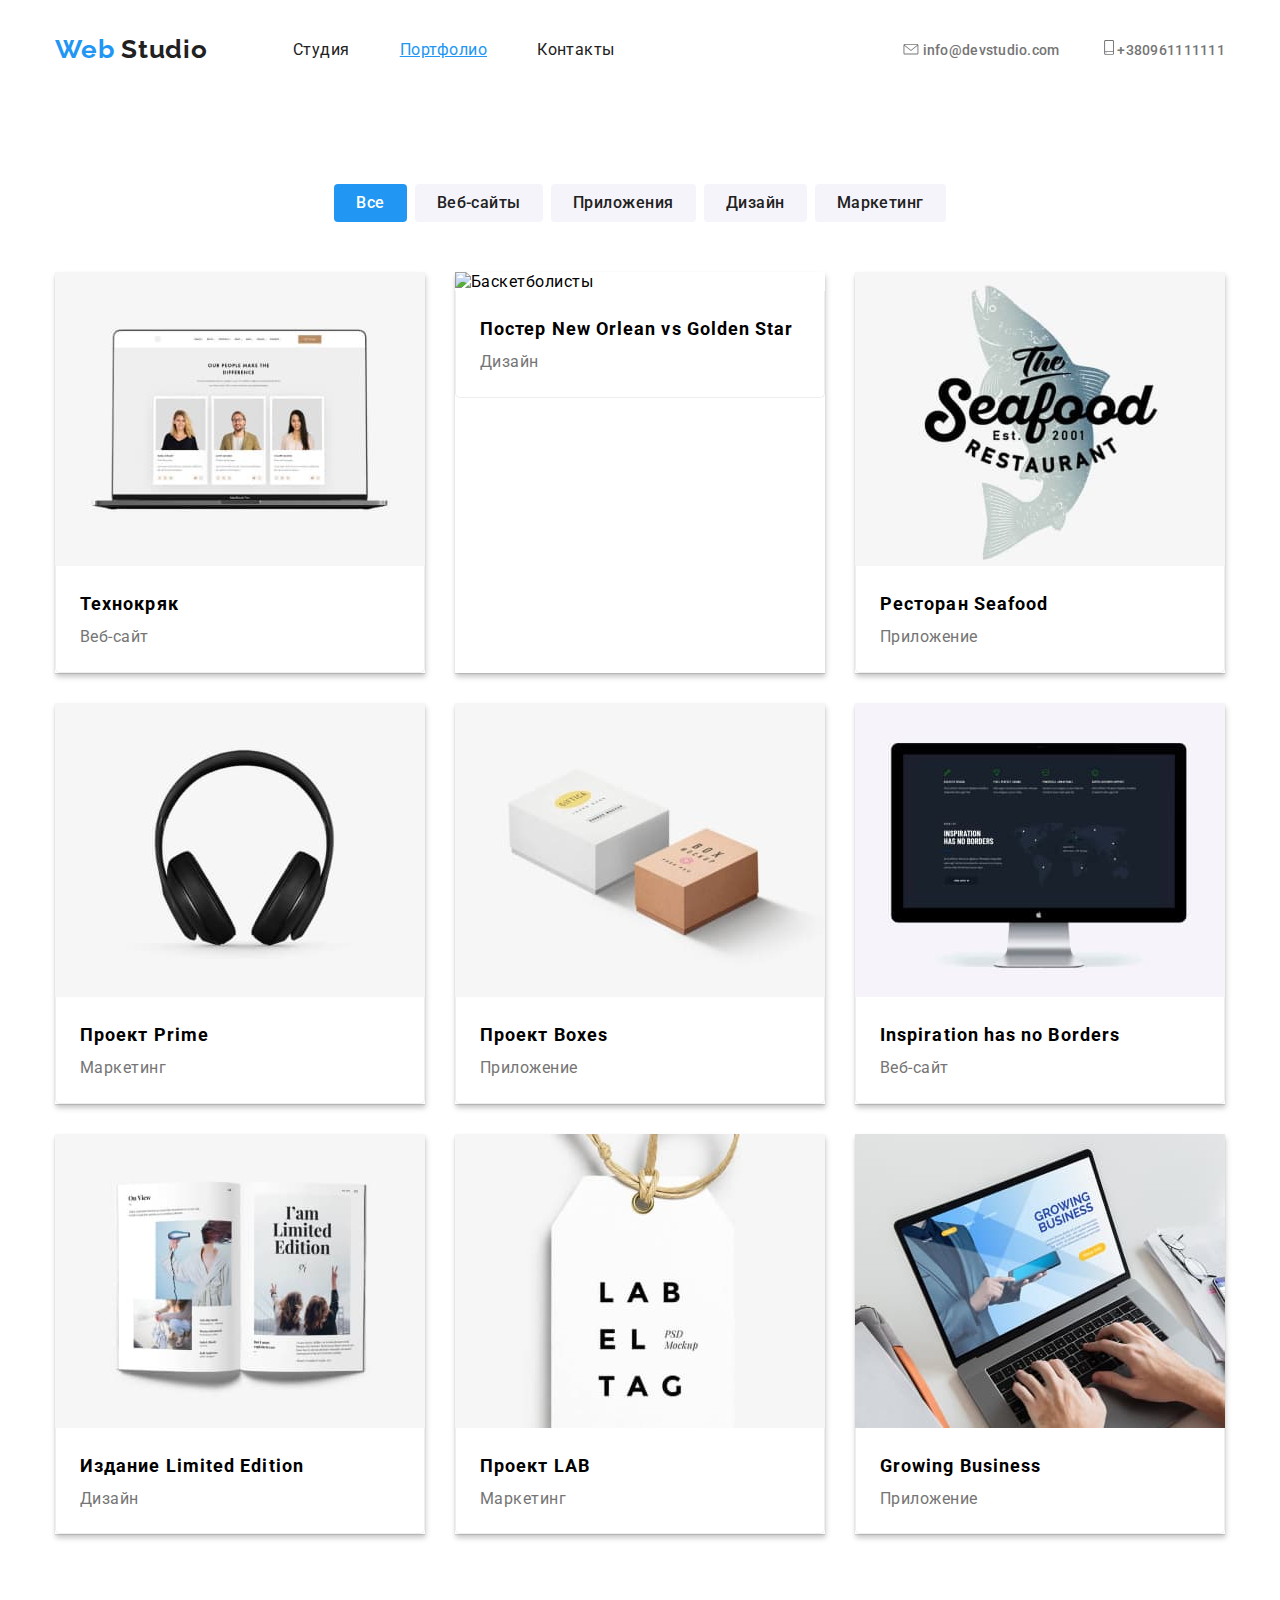
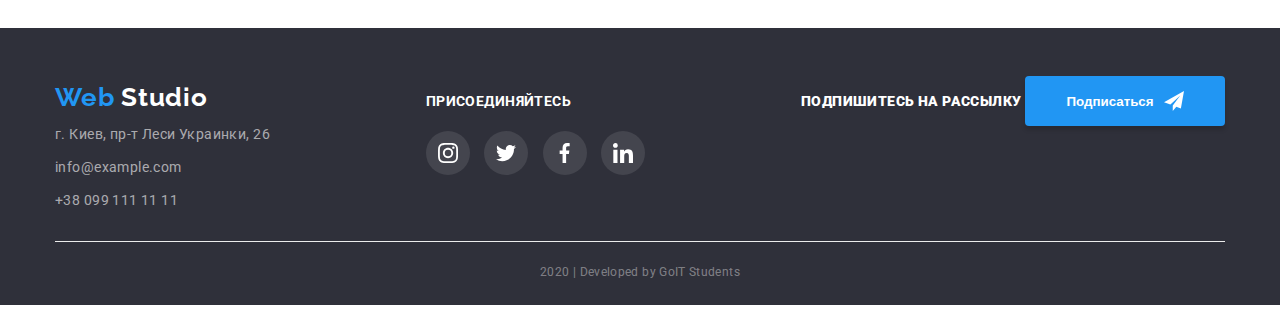
==== portfolio.html @ 8b38e98e "Файлы с 4 репо" ====
<!DOCTYPE html>
<html lang="ru">
  <head>
    <meta charset="UTF-8" />
    <meta name="viewport" content="width=device-width, initial-scale=1.0" />
    <link
      href="https://fonts.googleapis.com/css2?family=Raleway:wght@700&family=Roboto:wght@400;500;700;900&display=swap"
      rel="stylesheet"
    />
    <link rel="stylesheet" href="./css/styles.css" />
    <title>Document</title>
  </head>
  <body>
    <header class="header">
      <div class="page-header container">
        <nav class="nav-container">
          <a href="" class="logo">
            Web
            <span class="studio">Studio</span>
          </a>
          <ul class="site-nav list">
            <li class="item"><a href="./index.html" class="link">Студия</a></li>
            <li class="item">
              <a href="./portfolio.html" class="link-current">Портфолио</a>
            </li>
            <li class="item"><a href="" class="link">Контакты</a></li>
          </ul>
        </nav>

        <ul class="auth-nav list">
          <li class="item">
            <a href="mailtoinfo@devstudio.com" class="mail link">
              <svg class="icon" width="16" height="11.2">
                <use href="./img/symbol-defs.svg#icon-envelope"></use>
              </svg>
              info@devstudio.com
            </a>
          </li>
        
          <li class="item">
            <a href="tel+380961111111" class="phone link">
              <svg class="icon" width="10" height="14.94">
                <use href="./img/symbol-defs.svg#icon-smartphone"></use>
              </svg>
              +380961111111
            </a>
          </li>
        </ul>
      </div>
    </header>
    <!--Основная часть страницы-->
    <main class="portfolio-main">
      <div class="container">
      <section class="portfolio-content">
        
          <ul class="selection">
            <li class="button-list">
              <button type="" class="button-all">Все</button>
            </li>
            <li class="button-list">
              <button type="" class="button">Веб-сайты</button>
            </li>
            <li class="button-list">
              <button type="" class="button">Приложения</button>
            </li>
            <li class="button-list">
              <button type="" class="button">Дизайн</button>
            </li>
            <li class="button-list">
              <button type="" class="button">Маркетинг</button>
            </li>
          </ul>

          <!--Готовые проэкты-->

          <ul class="projects">
            <li class="item">
              <img
                src="./img/web-site.jpg"
                width="370"
                alt="Открытая страница сайта"
              />
              <div class="card-content">
                <h2 class="project-title">Технокряк</h2>
                <p class="project-selection">Веб-сайт</p>
              </div>
            </li>

            <li class="item">
              <img src="./img/Basketball.jpg" width="370" alt="Баскетболисты" />
              <div class="card-content">
                <h2 class="project-title">Постер New Orlean vs Golden Star</h2>
                <p class="project-selection">Дизайн</p>
              </div>
            </li>

            <li class="item">
              <img src="./img/seafood.jpg" width="370" alt="Морепродукты" />
              <div class="card-content">
                <h2 class="project-title">Ресторан Seafood</h2>
                <p class="project-selection">Приложение</p>
              </div>
            </li>

            <li class="item">
              <img src="./img/earbuds.jpg" width="370" alt="Наушники" />
              <div class="card-content">
                <h2 class="project-title">Проект Prime</h2>
                <p class="project-selection">Маркетинг</p>
              </div>
            </li>

            <li class="item">
              <img src="./img/books.jpg" width="370" alt="Books" />
              <div class="card-content">
                <h2 class="project-title">Проект Boxes</h2>
                <p class="project-selection">Приложение</p>
              </div>
            </li>

            <li class="item">
              <img src="./img/monitor.jpg" width="370" alt="Экран монитора" />
              <div class="card-content">
                <h2 class="project-title">Inspiration has no Borders</h2>
                <p class="project-selection">Веб-сайт</p>
              </div>
            </li>

            <li class="item">
              <img src="./img/magazin.jpg" width="370" alt="Журнал" />
              <div class="card-content">
                <h2 class="project-title">Издание Limited Edition</h2>
                <p class="project-selection">Дизайн</p>
              </div>
            </li>

            <li class="item">
              <img src="./img/label.jpg" width="370" alt="Этикетка" />
              <div class="card-content">
                <h2 class="project-title">Проект LAB</h2>
                <p class="project-selection">Маркетинг</p>
              </div>
            </li>

            <li class="item">
              <img src="./img/laptop.jpg" width="370" alt="Ноутбук" />
              <div class="card-content">
                <h2 class="project-title">Growing Business</h2>
                <p class="project-selection">Приложение</p>
              </div>
            </li>
          </ul>
        </div>
      </section>
    </main>

    <!--Футер-->
      <footer class="page-footer">
        <div class="container">
          <div class="location">
            <div class="address-container">
              <address class="address">
                <a href="" class="logo">
                  Web
                  <span class="footer-studio">Studio</span>
                </a>
      
                <a href="mailtoinfo@example.com" class="direction link">
                  г. Киев, пр-т Леси Украинки, 26
                </a>
      
                <a href="" class="letter link">
                  info@example.com
                </a>
                <a href="tel+38 099 111 11 11" class="number link">+38 099 111 11 11</a>
              </address>
            </div>
      
            <div class="join-container">
              <b class="sign">Присоединяйтесь</b>
              <ul class="footer-links list">
                <li class="item">
                  <a href="" class="link" aria-label="Ссылка на Instagram">
                    <svg class="icon" width="20" height="20">
                      <use href=./img/symbol-defs.svg#icon-instagram></use>
                    </svg>
                  </a>
                </li>
                <li class="item">
                  <a href="" class="link" aria-label="Ссылка на Twitter">
                    <svg class="icon" width="20" height="20">
                      <use href=./img/symbol-defs.svg#icon-twitter></use>
                    </svg>
                  </a>
                </li>
                <li class="item">
                  <a href="" class="link" aria-label="Ссылка на Facebook">
                    <svg class="icon" width="20" height="20">
                      <use href=./img/symbol-defs.svg#icon-facebook></use>
                    </svg>
                  </a>
                </li>
                <li class="item">
                  <a href="" class="link" aria-label="Ссылка на LinkedIn">
                    <svg class="icon" width="20" height="20">
                      <use href=./img/symbol-defs.svg#icon-linkedin></use>
                    </svg>
                  </a>
                </li>
              </ul>
            </div>
      
            <div class="mailing-container">
              <b class="mailing">Подпишитесь на рассылку</b>
              <button type="" class="sign-button">Подписаться
                <svg class="icon" width="20" height="20">
                  <use href="./img/symbol-defs.svg#icon-send">
                  </use>
                </svg>
              </button>
            </div>
          </div>
          <p class="copyright">2020 | Developed by GoIT Students</p>
        </div>
      </footer>
  </body>
</html>
---- css/styles.css ----
/* Палитра цветов */

/* 
Основной цвет фона #FFFFFF 
Вторичный цвет фона #E5E5E5
Основной цвет текста  #212121
Дополнительный цвет текста #757575 
Акцент #2196F3 
*/
:root {
  --primary-white-color: #ffffff;
  --primary-text-color: #212121;
  --secondary-text-color: #757575;
  --secondary-bcg-color: #e5e5e5;
  --accent-color: #2196f3;
}

html {
  box-sizing: border-box;
}

*,
*::before,
*::after {
  box-sizing: inherit;
}
img {
  display: block;
  max-width: 100%;
  height: auto;
}

body {
  margin-right: auto;
  margin-left: auto;
  background-color: var(--primary-white-color);
  font-family: Roboto, sans-serif;
  letter-spacing: 0.03em;
}
.container {
  margin-left: auto;
  margin-right: auto;
  width: 1200px;
  padding-left: 15px;
  padding-right: 15px;
}
ul {
  list-style: none;
}

.list {
  padding: 0;
  margin: 0;
  list-style: none;
}
.link {
  text-decoration: none;
}

/* Logo */

.page-header {
  margin-right: auto;
  margin-left: auto;
  width: 1200px;
  display: flex;
  align-items: center;
  justify-content: space-between;
}

.nav-container {
  display: flex;
}
.logo {
  color: var(--accent-color);
  font-family: Raleway, sans-serif;
  font-style: normal;
  font-weight: bold;
  font-size: 26px;
  line-height: 1.19;
  letter-spacing: 0.03em;
  text-decoration: none;
}

.studio {
  color: var(--primary-text-color);
}

.title {
  color: var(--primary-text-color);
  font-weight: bold;
  line-height: 1.14;
  font-size: 14px;
  text-transform: uppercase;
  letter-spacing: 0.03em;
}

/* Site-nav-list */

.site-nav {
  display: flex;
  margin-left: 85px;
  align-self: center;
}
.site-nav .item:not(:last-child) {
  margin-right: 50px;
}

.site-nav .link {
  padding-top: 32px;
  padding-bottom: 32px;
  color: var(--primary-text-color);
}
.link-current {
  color: var(--accent-color);
}
.site-nav .link:hover,
.site-nav .link:focus {
  display: flexbox;
  color: var(--accent-color);
}

.auth-nav .link {
  display: block;
  padding-top: 32px;
  padding-bottom: 32px;
  margin-left: 10px;

  font-style: normal;
  font-weight: 500;
  font-size: 14px;
  line-height: 1.14;
  letter-spacing: 0.02em;
  padding-top: 32px;
  padding-bottom: 32px;
}
.auth-nav .item {
  display: inline-flex;
  align-items: center;
  justify-content: center;
  --color1: #757575;
}
.auth-nav .link:hover,
.auth-nav .link:focus {
  color: var(--accent-color);
  --color1: var(--accent-color);
}

.auth-nav .item:not(:last-child) {
  margin-right: 30px;
}

.auth-nav a {
  color: var(--secondary-text-color);
  text-decoration: none;
}

/* Основная секция */

.hero {
  margin: 0;
  padding: 0;
  text-align: center;

  max-width: 1600px;
  height: 600px;
  background-color: coral;
  background-image: linear-gradient(
      to right,
      rgba(47, 48, 58, 0.8),
      rgba(47, 48, 58, 0.8)
    ),
    url('../img/hero.jpg');
}
.main-title {
  margin-top: 0;
  margin-bottom: 30px;
  padding-top: 200px;
  color: var(--primary-white-color);
  font-weight: 900;
  font-size: 44px;
  line-height: 1.36;
  text-align: center;
  letter-spacing: 0.06em;
  text-transform: uppercase;
}

.button {
  font-family: inherit;
  color: var(--primary-white-color);
  text-align: center;
  background-color: var(--accent-color);
  font-style: normal;
  font-weight: bold;
  font-size: 16px;
  line-height: 1.87;
  letter-spacing: 0.06em;
  border: none;
}
.hero .button {
  display: inline-block;
  padding: 10px 32px;
  border-radius: 4px;
  min-width: 136px;
  box-shadow: 0px 4px 4px rgba(0, 0, 0, 0.15);
}

.button:hover,
.button:focus {
  color: var(--primary-text-color);
  cursor: pointer;
}

/* Преимущества */

.features .container {
  padding-top: 94px;
  padding-bottom: 94px;
  margin-left: auto;
  margin-right: auto;
  width: 1200px;
}
.features-list .title {
  margin-top: 30px;
  margin-bottom: 10px;
}

.features-list {
  display: flex;
  flex-wrap: wrap;
}
.features-list .item {
  width: 270px;
}

.background {
  display: flex;
  justify-content: center;
  align-items: center;

  width: 270px;
  height: 120px;
  background-color: #f5f4fa;
  border-radius: 4px;
}

.features-list .item:not(:last-child) {
  margin-right: 30px;
}

.features-text {
  margin-top: 0;
  margin-bottom: 0;
  color: var(--secondary-text-color);
  font-style: normal;
  font-weight: 400;
  font-size: 14px;
  line-height: 1.7;
  letter-spacing: 0.03em;
}
.features {
  border-bottom: 1px solid #ececec;
  margin-left: auto;
  margin-right: auto;
  width: 1200px;
}

/* Чем мы занимаемся */
.works .container {
  padding-top: 94px;
}
.works-list {
  display: flex;
}
.works-list .item {
  width: 370px;
}
.works-list .item.item:not(:last-child) {
  margin-right: 30px;
}
.container .works-title {
  margin-top: 0;
  margin-bottom: 50px;
}
.works-title {
  font-style: normal;
  font-weight: bold;
  font-size: 36px;
  line-height: 1.16;
  text-align: center;
  letter-spacing: 0.03em;
  text-align: center;
}
.action-title {
  margin-top: 0;
  margin-bottom: 0;
  padding-top: 27px;
  padding-bottom: 27px;
  border-radius: 0px 0px 4px 4px;

  color: var(--primary-white-color);
  background-color: rgba(47, 48, 58, 0.8);
  font-size: 14px;
  line-height: 1.14;
  text-align: center;
  letter-spacing: 0.03em;
  text-transform: uppercase;
}
/* Team */

.team {
  background-color: #f5f4fa;
}
.team .container {
  padding-top: 94px;
}
.team-list {
  display: flex;
}
.team-list .item {
  width: 270px;
  padding-bottom: 24px;
  background: #ffffff;
  box-shadow: 0px 2px 1px rgba(0, 0, 0, 0.2), 0px 1px 1px rgba(0, 0, 0, 0.14),
    0px 1px 3px rgba(0, 0, 0, 0.12);
  border-radius: 4px;
}
.team-list .item.item:not(:last-child) {
  margin-right: 30px;
}

.team-title {
  margin-top: 0;
  margin-bottom: 50px;
  font-style: normal;
  font-weight: bold;
  font-size: 36px;
  line-height: 1.16;
  text-align: center;
  letter-spacing: 0.03em;
}
.team-photo {
  margin-bottom: 30px;
}
.name-title {
  margin-top: 0;
  margin-bottom: 10px;

  text-align: center;

  font-style: normal;
  font-size: 16px;
  font-weight: 500;
  line-height: 1.18;
  letter-spacing: 0.03em;
}
.team-text {
  margin-top: 0;
  margin-bottom: 16px;
  text-align: center;

  color: var(--secondary-text-color);
  font-style: normal;
  font-weight: normal;
  font-size: 16px;
  line-height: 1.18;
}
.social-links {
  display: flex;
  padding: 0;
  align-items: center;
  justify-content: space-evenly;
}

.social-links .link {
  display: flex;
  width: 44px;
  height: 44px;
  border-radius: 50%;
  justify-content: center;
  align-items: center;
  --color2: #afb1b8;
}

.team-links .link:hover {
  background-color: var(--accent-color);
  --color2: var(--primary-white-color);
}

/* Наши клиенты */

.clients .container {
  padding-top: 94px;
}
.clients-title {
  margin-top: 0;
  margin-bottom: 50px;

  font-style: normal;
  font-weight: bold;
  font-size: 36px;
  line-height: 1.16;
  letter-spacing: 0.03em;
  text-align: center;
}

.clients-list {
  display: flex;
  margin: 0;
  padding-bottom: 94px;
}
.clients-list .item {
  display: flex;
  justify-content: center;
  align-items: center;
  border: 1px solid #afb1b8;
  box-sizing: border-box;
  height: 90px;
  border-radius: 4px;
  width: 170px;
  --color2: #afb1b8;
}

.clients-list .item:not(:last-child) {
  margin-right: 30px;
}
.clients-list .item:hover {
  border-color: var(--accent-color);
  --color2: var(--accent-color);
}

/* Footer */

.page-footer {
  background-color: #2f303a;
  font-family: Roboto, sans-serif;
}
.location {
  display: flex;
  justify-content: space-between;
  align-items: baseline;
  padding-top: 48px;
}

.address {
  padding-bottom: 28px;

  color: var(--primary-white-color);
  font-style: inherit;
  font-style: normal;
  font-weight: normal;
  font-size: 14px;
  line-height: 1.71;
  letter-spacing: 0.03em;
}
.page-footer .logo {
  display: block;
  margin-left: auto;
  margin-right: auto;
  margin-bottom: 10px;
}
.page-footer .direction {
  color: #ffffff;
}

.sign {
  display: block;
  margin: 0;
  margin-bottom: 21px;
  color: var(--primary-white-color);
  font-style: normal;
  font-weight: bold;
  font-size: 14px;
  line-height: 1.14;
  letter-spacing: 0.03em;
  text-transform: uppercase;
}

.footer-links .item {
  display: inline-block;
}
.footer-links .item:not(:last-child) {
  margin-right: 10px;
}

.footer-links .link {
  display: flex;
  width: 44px;
  height: 44px;
  border-radius: 50%;
  justify-content: center;
  align-items: center;
  background: rgba(255, 255, 255, 0.1);
  --color2: #ffffff;
}

.footer-links .link:hover {
  background-color: var(--accent-color);
}

.address .link {
  display: block;
  color: rgba(255, 255, 255, 0.6);
  font-style: normal;
  font-weight: normal;
  font-size: 14px;
  line-height: 1.71;
  letter-spacing: 0.03em;
}

.address .link:not(:last-child) {
  margin-bottom: 9px;
}

.mailing-container {
  display: inline-block;
  margin: 0;
  color: var(--primary-white-color);
  font-style: normal;
  font-weight: bold;
  font-size: 14px;
  line-height: 1.14;
  letter-spacing: 0.03em;
  text-transform: uppercase;
}
.sign-button {
  display: inline-flex;
  align-items: center;
  justify-content: center;
  border: none;
  width: 200px;
  height: 50px;
  padding-top: 10px;
  padding-bottom: 10px;
  font-weight: 900;
  color: var(--primary-white-color);
  background-color: var(--accent-color);
  box-shadow: 0px 4px 4px rgba(0, 0, 0, 0.15);
  border-radius: 4px;
  --color3: #ffffff;
}
.sign-button .icon {
  margin-left: 10px;
}
.sign-button:hover {
  color: var(--primary-text-color);
  --color3: var(--primary-text-color);
}

.copyright {
  border-top: 1px solid #ececec;
  margin-top: 0;
  margin-bottom: 0;
  padding-top: 18px;
  padding-bottom: 21px;

  font-size: 12px;
  line-height: 2;
  text-align: center;
  letter-spacing: 0.03em;
  color: rgba(255, 255, 255, 0.4);
}

.link:hover {
  color: var(--accent-color);
}
.footer-studio {
  color: var(--primary-white-color);
}

/* Portfolio */
.portfolio-content {
  padding-top: 93px;
}
.selection {
  display: flex;
  justify-content: center;
  margin: 0;
  padding-left: 0;
  margin-bottom: 50px;
}
.selection .button-list:not(:last-child) {
  margin-right: 8px;
}

.selection .button {
  padding: 6px 22px;
  font-family: Roboto, sans-serif;
  font-style: normal;
  font-weight: 500;
  font-size: 16px;
  line-height: 1.62;
  text-align: center;
  letter-spacing: 0.03em;
  color: var(--primary-text-color);
  background-color: #f5f4fa;
  border-radius: 4px;
  border: none;
}
.selection .button:hover,
.selection .button:focus {
  color: var(--primary-white-color);
  background-color: var(--accent-color);
}

.selection .button-all {
  padding: 6px 22px;
  color: var(--primary-white-color);
  background-color: var(--accent-color);
  font-family: Roboto, sans-serif;
  font-style: normal;
  font-weight: 500;
  font-size: 16px;
  line-height: 1.62;
  text-align: center;
  letter-spacing: 0.03em;
  border-radius: 4px;
  border: none;
}

/* Карточки */

.projects {
  display: flex;
  flex-wrap: wrap;
  margin: 0;
  padding-left: 0;
  padding-bottom: 94px;
}
.projects .item {
  width: calc((100% - 60px) / 3);
  margin-right: 30px;
  margin-bottom: 30px;
  box-shadow: 1px 4px 6px rgba(0, 0, 0, 0.16), 0px 4px 4px rgba(0, 0, 0, 0.06),
    0px 1px 1px rgba(0, 0, 0, 0.12);
}
.projects .item:nth-child(3n) {
  margin-right: 0;
}
.projects .item:nth-child(n + 7) {
  margin-bottom: 0;
}
.card-content {
  padding: 20px 24px;
  border-bottom: 1px solid #eeeeee;
  border-right: 1px solid #eeeeee;
  border-left: 1px solid #eeeeee;
  border-bottom-left-radius: 5px;
  border-bottom-right-radius: 5px;
  background: #ffffff;
}

.project-title {
  margin-bottom: 4px;
  margin: 0;
  font-style: normal;
  font-weight: bold;
  font-size: 18px;
  line-height: 2;
  letter-spacing: 0.06em;
}
.project-selection {
  margin: 0;
  padding: 0;
  color: var(--secondary-text-color);
  font-weight: 400;
  font-size: 16px;
  line-height: 1.87;
  letter-spacing: 0.03em;
}
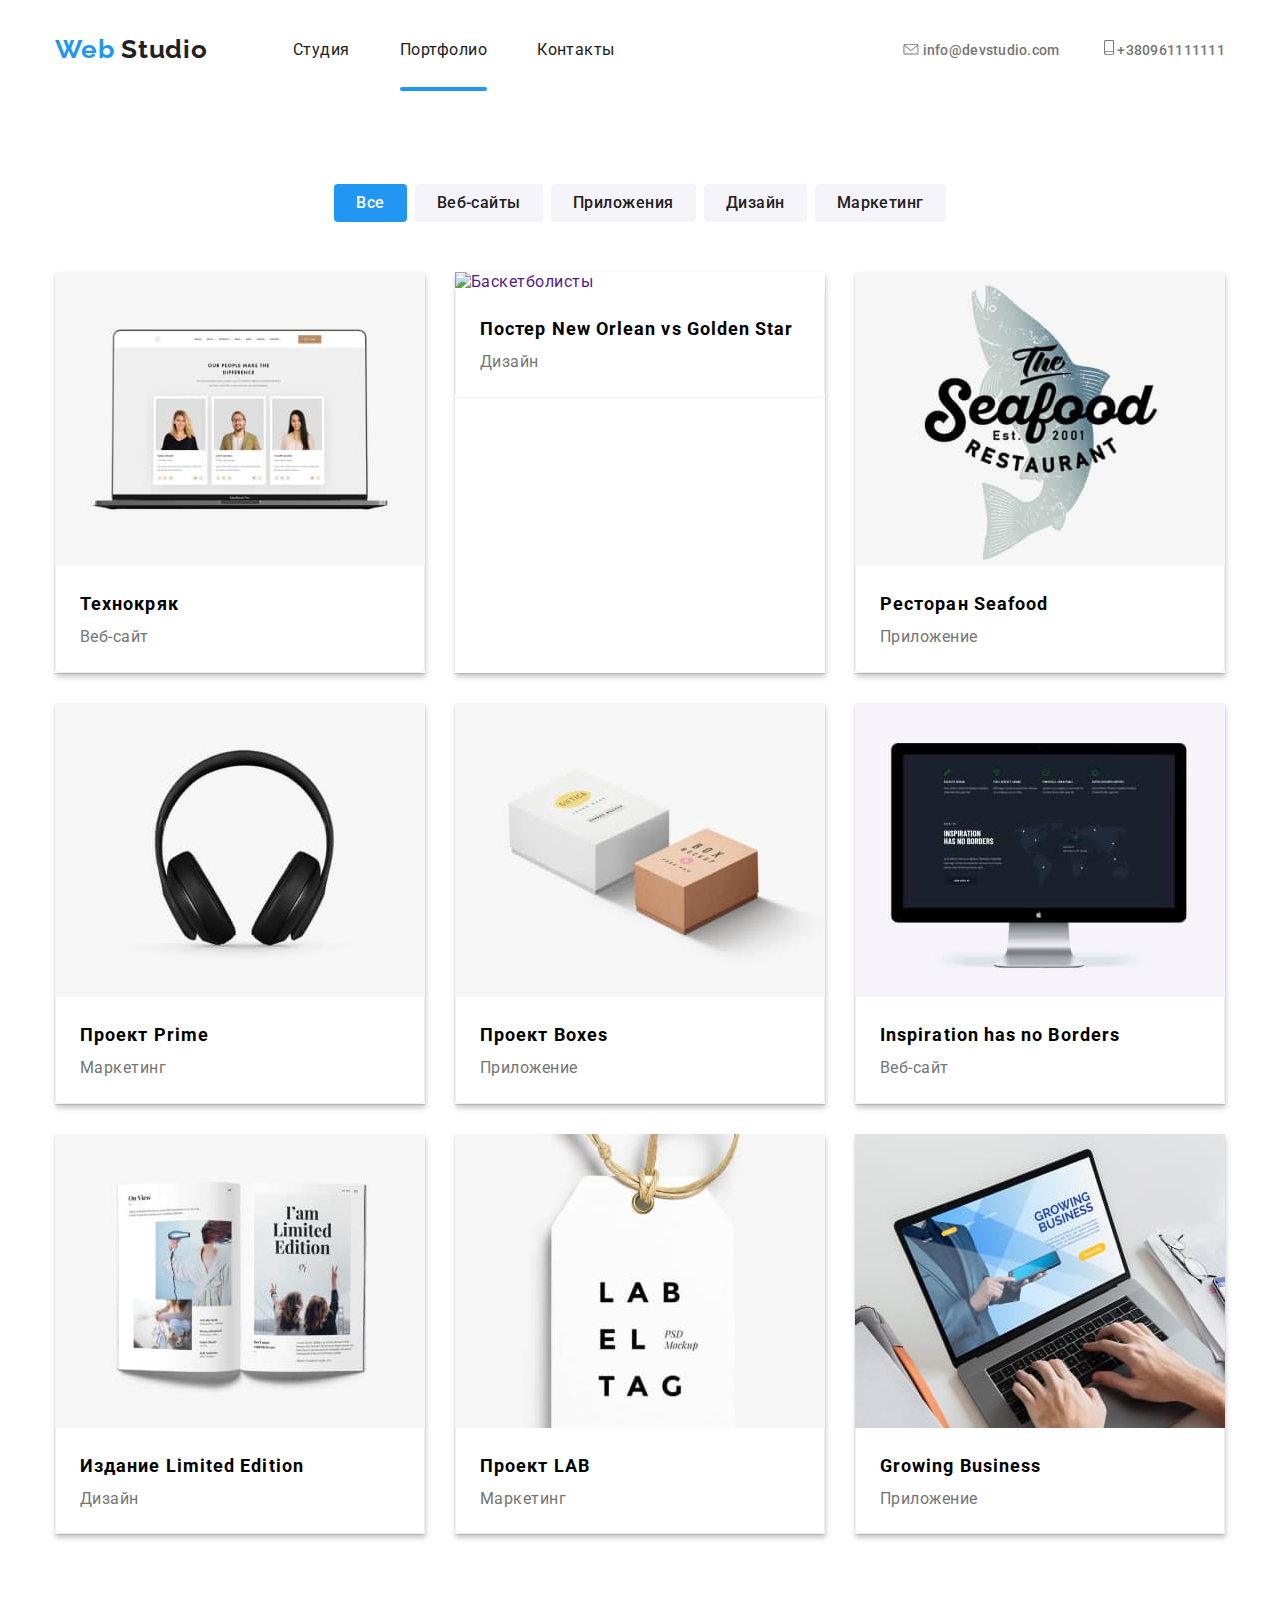
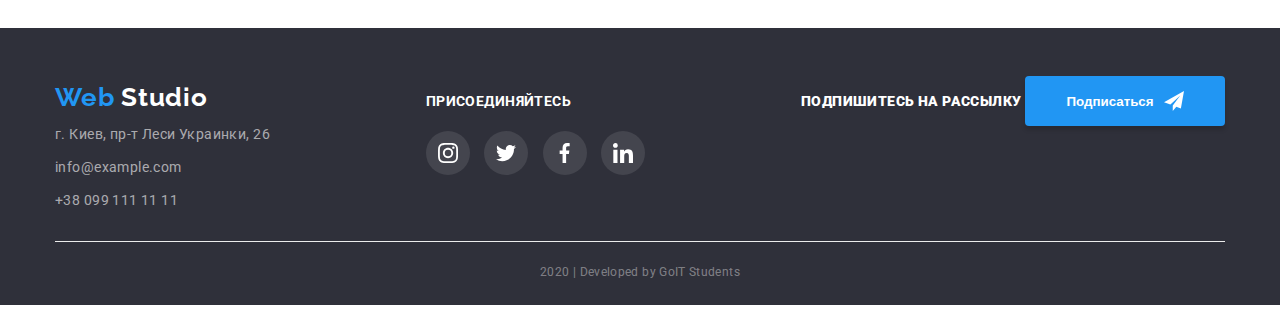
==== commit 33dbcbad: "Добавлены переходы. Сделано всплывающее окно в Портфолио" ====
--- a/portfolio.html
+++ b/portfolio.html
@@ -21,7 +21,7 @@
           <ul class="site-nav list">
             <li class="item"><a href="./index.html" class="link">Студия</a></li>
             <li class="item">
-              <a href="./portfolio.html" class="link-current">Портфолио</a>
+              <a href="./portfolio.html" class="link-current link">Портфолио</a>
             </li>
             <li class="item"><a href="" class="link">Контакты</a></li>
           </ul>
@@ -74,28 +74,53 @@
           <!--Готовые проэкты-->
 
           <ul class="projects">
-            <li class="item">
-              <img
-                src="./img/web-site.jpg"
-                width="370"
-                alt="Открытая страница сайта"
-              />
+            <li class="item">  
+              <a href="" class="link">     
+               <div class="thumb">                 
+              <div class="project-image">                        
+              <img src="./img/web-site.jpg" width="370" alt="Открытая страница сайта"/> 
+              </div> 
+               <div class="project-overlay">              
+              <p class="project-text">Технокряк это современная площадка распространения коронавируса. Компании используют эту
+                платформу для цифрового шпионажа и атак на защищённые сервера конкурентов</p>
+              </div> 
+               </div>
+               </a>         
               <div class="card-content">
                 <h2 class="project-title">Технокряк</h2>
                 <p class="project-selection">Веб-сайт</p>
-              </div>
-            </li>
-
-            <li class="item">
-              <img src="./img/Basketball.jpg" width="370" alt="Баскетболисты" />
+              
+              </div>            
+            </li>
+
+            <li class="item">
+              <a href="" class="link">
+             <div class="thumb">
+              <div class="project-image">
+              <img src="./img/Basketball.jpg" width="370" alt="Баскетболисты" /></div>
+               <div class="project-overlay">
+            <p class="project-text">Технокряк это современная площадка распространения коронавируса. Компании используют эту
+              платформу для цифрового шпионажа и атак на защищённые сервера конкурентов</p>
+              </div>
+               </div>  
+              </a>
               <div class="card-content">
                 <h2 class="project-title">Постер New Orlean vs Golden Star</h2>
                 <p class="project-selection">Дизайн</p>
-              </div>
-            </li>
-
-            <li class="item">
-              <img src="./img/seafood.jpg" width="370" alt="Морепродукты" />
+              </div>               
+            </li>
+
+            <li class="item">
+              <a href="" class="link">
+              <div class="thumb">
+              <div class="project-image">
+              <img src="./img/seafood.jpg" width="370" alt="Морепродукты" /></div>
+            <div class="project-overlay">
+              <p class="project-text">Технокряк это современная площадка распространения коронавируса. Компании используют эту
+              платформу для цифрового шпионажа и атак на защищённые сервера конкурентов</p>
+            </div>
+            </div>
+            </a>
               <div class="card-content">
                 <h2 class="project-title">Ресторан Seafood</h2>
                 <p class="project-selection">Приложение</p>
@@ -103,7 +128,16 @@
             </li>
 
             <li class="item">
-              <img src="./img/earbuds.jpg" width="370" alt="Наушники" />
+              <a href="" class="link">
+              <div class="thumb">
+              <div class="project-image">
+              <img src="./img/earbuds.jpg" width="370" alt="Наушники" /></div>
+              <div class="project-overlay">
+              <p class="project-text">Технокряк это современная площадка распространения коронавируса. Компании используют эту
+                платформу для цифрового шпионажа и атак на защищённые сервера конкурентов</p>
+              </div>
+              </div>
+              </a>
               <div class="card-content">
                 <h2 class="project-title">Проект Prime</h2>
                 <p class="project-selection">Маркетинг</p>
@@ -111,7 +145,16 @@
             </li>
 
             <li class="item">
-              <img src="./img/books.jpg" width="370" alt="Books" />
+              <a href="" class="link">
+              <div class="thumb">
+              <div class="project-image">
+              <img src="./img/books.jpg" width="370" alt="Books" /></div>
+              <div class="project-overlay">
+              <p class="project-text">Технокряк это современная площадка распространения коронавируса. Компании используют эту
+                платформу для цифрового шпионажа и атак на защищённые сервера конкурентов</p>
+              </div>
+            </div>
+            </a>
               <div class="card-content">
                 <h2 class="project-title">Проект Boxes</h2>
                 <p class="project-selection">Приложение</p>
@@ -119,7 +162,16 @@
             </li>
 
             <li class="item">
-              <img src="./img/monitor.jpg" width="370" alt="Экран монитора" />
+              <a href="" class="link">
+              <div class="thumb">
+              <div class="project-image">
+              <img src="./img/monitor.jpg" width="370" alt="Экран монитора" /></div>
+              <div class="project-overlay"> 
+              <p class="project-text">Технокряк это современная площадка распространения коронавируса. Компании используют эту
+                платформу для цифрового шпионажа и атак на защищённые сервера конкурентов</p>
+            </div>
+            </div>
+            </a>
               <div class="card-content">
                 <h2 class="project-title">Inspiration has no Borders</h2>
                 <p class="project-selection">Веб-сайт</p>
@@ -127,7 +179,16 @@
             </li>
 
             <li class="item">
-              <img src="./img/magazin.jpg" width="370" alt="Журнал" />
+              <a href="" class="link">
+              <div class="thumb">
+              <div class="project-image">
+              <img src="./img/magazin.jpg" width="370" alt="Журнал" /></div>
+               <div class="project-overlay">
+              <p class="project-text">Технокряк это современная площадка распространения коронавируса. Компании используют эту
+                платформу для цифрового шпионажа и атак на защищённые сервера конкурентов</p>
+                </div>
+            </div>
+            </a>
               <div class="card-content">
                 <h2 class="project-title">Издание Limited Edition</h2>
                 <p class="project-selection">Дизайн</p>
@@ -135,7 +196,16 @@
             </li>
 
             <li class="item">
-              <img src="./img/label.jpg" width="370" alt="Этикетка" />
+              <a href="" class="link">
+              <div class="thumb">
+              <div class="project-image">                
+              <img src="./img/label.jpg" width="370" alt="Этикетка" /></div>
+              <div class="project-overlay">
+              <p class="project-text">Технокряк это современная площадка распространения коронавируса. Компании используют эту платформу для цифрового
+              шпионажа и атак на защищённые сервера конкурентов</p>
+              </div>
+              </div>
+              </a>
               <div class="card-content">
                 <h2 class="project-title">Проект LAB</h2>
                 <p class="project-selection">Маркетинг</p>
@@ -143,7 +213,16 @@
             </li>
 
             <li class="item">
-              <img src="./img/laptop.jpg" width="370" alt="Ноутбук" />
+              <a href="" class="link">
+              <div class="thumb">
+              <div class="project-image">
+              <img src="./img/laptop.jpg" width="370" alt="Ноутбук" /></div>
+              <div class="project-overlay">
+              <p class="project-text">Технокряк это современная площадка распространения коронавируса. Компании используют эту
+                платформу для цифрового шпионажа и атак на защищённые сервера конкурентов</p>
+              </div>
+              </div>
+              </a>
               <div class="card-content">
                 <h2 class="project-title">Growing Business</h2>
                 <p class="project-selection">Приложение</p>
--- a/css/styles.css
+++ b/css/styles.css
@@ -110,10 +110,26 @@
   padding-top: 32px;
   padding-bottom: 32px;
   color: var(--primary-text-color);
+  transition: 250ms cubic-bezier(0.4, 0, 0.2, 1);
 }
 .link-current {
+  position: relative;
+  text-decoration: none;
   color: var(--accent-color);
 }
+.link-current::after {
+  content: '';
+  position: absolute;
+  bottom: 0;
+  left: 0;
+  display: block;
+
+  height: 4px;
+  width: 100%;
+  background-color: var(--accent-color);
+  border-radius: 2px;
+}
+
 .site-nav .link:hover,
 .site-nav .link:focus {
   display: flexbox;
@@ -133,6 +149,7 @@
   letter-spacing: 0.02em;
   padding-top: 32px;
   padding-bottom: 32px;
+  transition: 250ms cubic-bezier(0.4, 0, 0.2, 1);
 }
 .auth-nav .item {
   display: inline-flex;
@@ -196,6 +213,7 @@
   line-height: 1.87;
   letter-spacing: 0.06em;
   border: none;
+  transition: 250ms cubic-bezier(0.4, 0, 0.2, 1);
 }
 .hero .button {
   display: inline-block;
@@ -273,6 +291,7 @@
   display: flex;
 }
 .works-list .item {
+  position: relative;
   width: 370px;
 }
 .works-list .item.item:not(:last-child) {
@@ -292,6 +311,11 @@
   text-align: center;
 }
 .action-title {
+  position: absolute;
+  display: block;
+  width: 100%;
+  bottom: 0;
+  right: 0;
   margin-top: 0;
   margin-bottom: 0;
   padding-top: 27px;
@@ -306,6 +330,7 @@
   letter-spacing: 0.03em;
   text-transform: uppercase;
 }
+
 /* Team */
 
 .team {
@@ -380,9 +405,11 @@
   justify-content: center;
   align-items: center;
   --color2: #afb1b8;
-}
-
-.team-links .link:hover {
+  transition: 250ms cubic-bezier(0.4, 0, 0.2, 1);
+}
+
+.team-links .link:hover,
+.team-links .link:focus {
   background-color: var(--accent-color);
   --color2: var(--primary-white-color);
 }
@@ -419,12 +446,14 @@
   border-radius: 4px;
   width: 170px;
   --color2: #afb1b8;
+  transition: 250ms cubic-bezier(0.4, 0, 0.2, 1);
 }
 
 .clients-list .item:not(:last-child) {
   margin-right: 30px;
 }
-.clients-list .item:hover {
+.clients-list .item:hover,
+.clients-list .item:focus {
   border-color: var(--accent-color);
   --color2: var(--accent-color);
 }
@@ -492,9 +521,11 @@
   align-items: center;
   background: rgba(255, 255, 255, 0.1);
   --color2: #ffffff;
-}
-
-.footer-links .link:hover {
+  transition: 250ms cubic-bezier(0.4, 0, 0.2, 1);
+}
+
+.footer-links .link:hover,
+.footer-links .link:focus {
   background-color: var(--accent-color);
 }
 
@@ -506,6 +537,7 @@
   font-size: 14px;
   line-height: 1.71;
   letter-spacing: 0.03em;
+  transition: 250ms cubic-bezier(0.4, 0, 0.2, 1);
 }
 
 .address .link:not(:last-child) {
@@ -542,7 +574,9 @@
 .sign-button .icon {
   margin-left: 10px;
 }
-.sign-button:hover {
+
+.sign-button:hover,
+.sign-button:focus {
   color: var(--primary-text-color);
   --color3: var(--primary-text-color);
 }
@@ -596,6 +630,7 @@
   background-color: #f5f4fa;
   border-radius: 4px;
   border: none;
+  transition: 250ms cubic-bezier(0.4, 0, 0.2, 1);
 }
 .selection .button:hover,
 .selection .button:focus {
@@ -640,6 +675,47 @@
 .projects .item:nth-child(n + 7) {
   margin-bottom: 0;
 }
+.thumb {
+  position: relative;
+  overflow: hidden;
+}
+
+.project-overlay {
+  position: absolute;
+  top: 0;
+  left: 0;
+  width: 100%;
+  height: 100%;
+  background-color: var(--accent-color);
+  opacity: 0;
+  transform: translateY(100%);
+  transition: transform 250ms cubic-bezier(0.4, 0, 0.2, 1),
+    opacity 250ms cubic-bezier(0.4, 0, 0.2, 1);
+}
+.project-overlay:hover,
+.project-overlay:focus {
+  transform: translateY(0);
+  opacity: 1;
+}
+.project-text {
+  position: absolute;
+  top: 0;
+  left: 0;
+  margin: 0;
+
+  justify-content: center;
+  padding: 63px 24px;
+
+  font-family: Roboto;
+  font-style: normal;
+  font-weight: normal;
+  font-size: 18px;
+  line-height: 1.5;
+  letter-spacing: 0.03em;
+  color: var(--primary-white-color);
+  transition: transform 250ms cubic-bezier(0.4, 0, 0.2, 1);
+}
+
 .card-content {
   padding: 20px 24px;
   border-bottom: 1px solid #eeeeee;
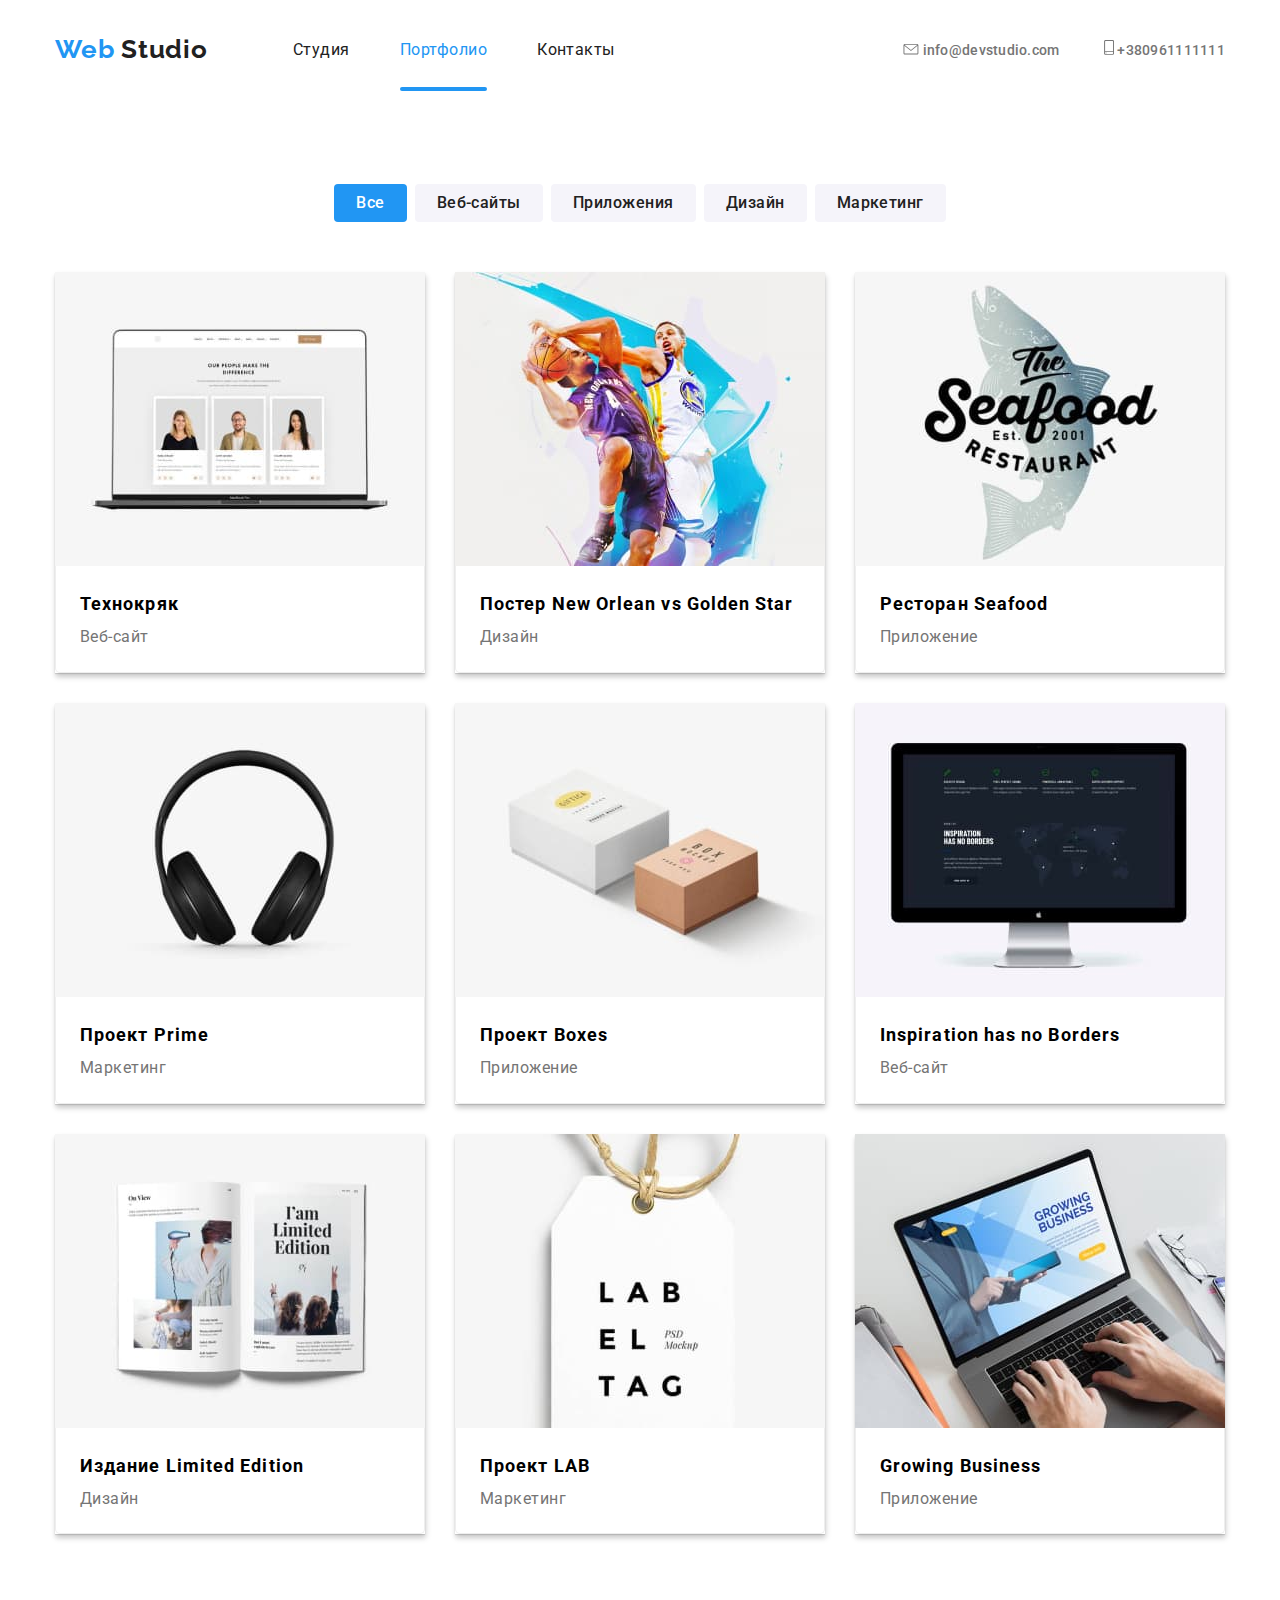
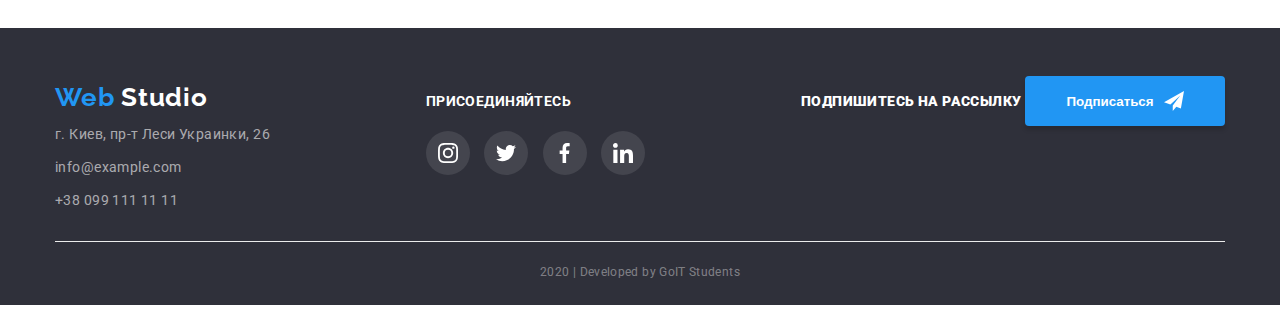
==== commit 81bf7e4f: "Исправлены ссылки в хедере, переименована картинка" ====
--- a/portfolio.html
+++ b/portfolio.html
@@ -21,7 +21,7 @@
           <ul class="site-nav list">
             <li class="item"><a href="./index.html" class="link">Студия</a></li>
             <li class="item">
-              <a href="./portfolio.html" class="link-current link">Портфолио</a>
+              <a href="./portfolio.html" class="link-current">Портфолио</a>
             </li>
             <li class="item"><a href="" class="link">Контакты</a></li>
           </ul>
@@ -97,7 +97,7 @@
               <a href="" class="link">
              <div class="thumb">
               <div class="project-image">
-              <img src="./img/Basketball.jpg" width="370" alt="Баскетболисты" /></div>
+              <img src="./img/basketball.jpg" width="370" alt="Баскетболисты" /></div>
                <div class="project-overlay">
             <p class="project-text">Технокряк это современная площадка распространения коронавируса. Компании используют эту
               платформу для цифрового шпионажа и атак на защищённые сервера конкурентов</p>
--- a/css/styles.css
+++ b/css/styles.css
@@ -114,6 +114,8 @@
 }
 .link-current {
   position: relative;
+  padding-top: 32px;
+  padding-bottom: 32px;
   text-decoration: none;
   color: var(--accent-color);
 }
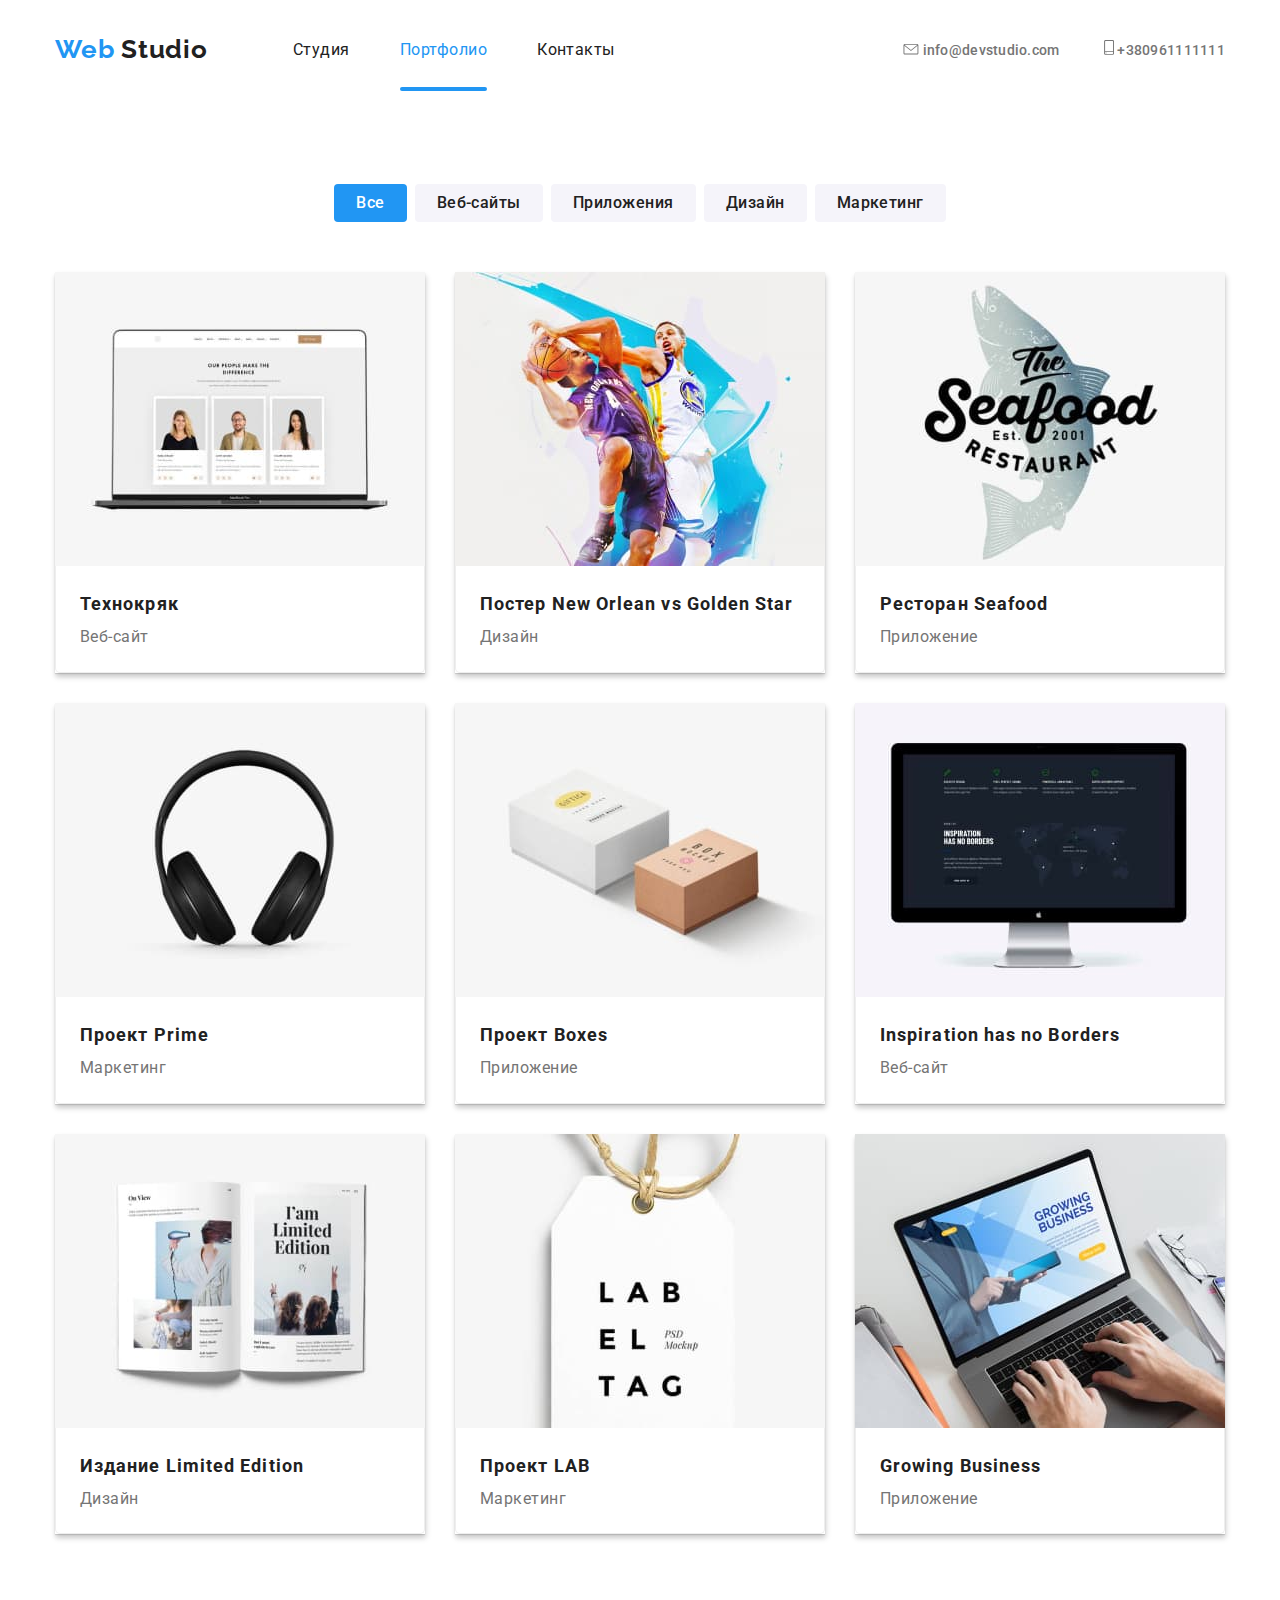
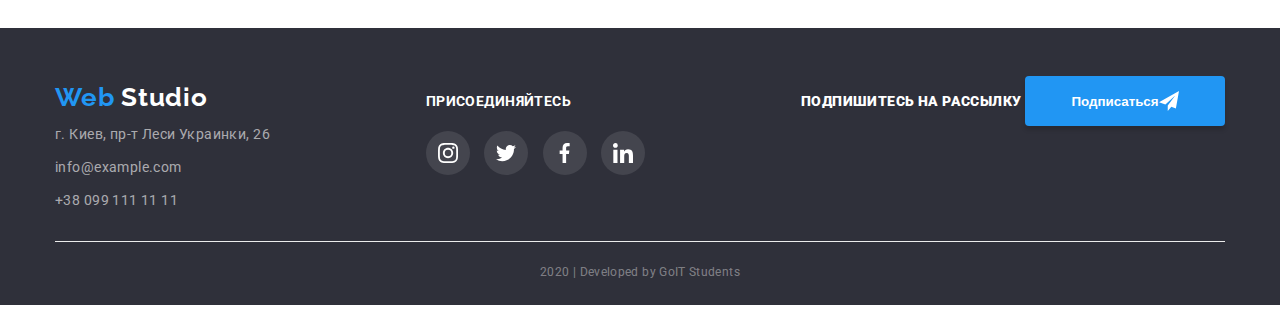
==== commit dabea439: "Анимирована кнопка Подписаться" ====
--- a/portfolio.html
+++ b/portfolio.html
@@ -75,26 +75,25 @@
 
           <ul class="projects">
             <li class="item">  
-              <a href="" class="link">     
+              <a href="" class="link project-link">     
                <div class="thumb">                 
               <div class="project-image">                        
               <img src="./img/web-site.jpg" width="370" alt="Открытая страница сайта"/> 
+               </div>
+               <div class="project-overlay">              
+              <p class="project-text">Технокряк это современная площадка распространения коронавируса. Компании используют эту
+                платформу для цифрового шпионажа и атак на защищённые сервера конкурентов</p>
               </div> 
-               <div class="project-overlay">              
-              <p class="project-text">Технокряк это современная площадка распространения коронавируса. Компании используют эту
-                платформу для цифрового шпионажа и атак на защищённые сервера конкурентов</p>
-              </div> 
-               </div>
-               </a>         
+               </div>                       
               <div class="card-content">
                 <h2 class="project-title">Технокряк</h2>
                 <p class="project-selection">Веб-сайт</p>
-              
-              </div>            
-            </li>
-
-            <li class="item">
-              <a href="" class="link">
+              </div>
+            </a>             
+            </li>
+
+            <li class="item">
+              <a href="" class="link project-link">
              <div class="thumb">
               <div class="project-image">
               <img src="./img/basketball.jpg" width="370" alt="Баскетболисты" /></div>
@@ -102,16 +101,16 @@
             <p class="project-text">Технокряк это современная площадка распространения коронавируса. Компании используют эту
               платформу для цифрового шпионажа и атак на защищённые сервера конкурентов</p>
               </div>
-               </div>  
-              </a>
+               </div>                
               <div class="card-content">
                 <h2 class="project-title">Постер New Orlean vs Golden Star</h2>
                 <p class="project-selection">Дизайн</p>
-              </div>               
-            </li>
-
-            <li class="item">
-              <a href="" class="link">
+              </div>
+            </a>               
+            </li>
+
+            <li class="item">
+              <a href="" class="link project-link">
               <div class="thumb">
               <div class="project-image">
               <img src="./img/seafood.jpg" width="370" alt="Морепродукты" /></div>
@@ -120,15 +119,16 @@
               платформу для цифрового шпионажа и атак на защищённые сервера конкурентов</p>
             </div>
             </div>
-            </a>
+            
               <div class="card-content">
                 <h2 class="project-title">Ресторан Seafood</h2>
                 <p class="project-selection">Приложение</p>
               </div>
-            </li>
-
-            <li class="item">
-              <a href="" class="link">
+            </a>
+            </li>
+
+            <li class="item">
+              <a href="" class="link project-link">
               <div class="thumb">
               <div class="project-image">
               <img src="./img/earbuds.jpg" width="370" alt="Наушники" /></div>
@@ -137,15 +137,16 @@
                 платформу для цифрового шпионажа и атак на защищённые сервера конкурентов</p>
               </div>
               </div>
-              </a>
+              
               <div class="card-content">
                 <h2 class="project-title">Проект Prime</h2>
                 <p class="project-selection">Маркетинг</p>
               </div>
-            </li>
-
-            <li class="item">
-              <a href="" class="link">
+            </a>
+            </li>
+
+            <li class="item">
+              <a href="" class="link project-link">
               <div class="thumb">
               <div class="project-image">
               <img src="./img/books.jpg" width="370" alt="Books" /></div>
@@ -154,15 +155,16 @@
                 платформу для цифрового шпионажа и атак на защищённые сервера конкурентов</p>
               </div>
             </div>
-            </a>
+           
               <div class="card-content">
                 <h2 class="project-title">Проект Boxes</h2>
                 <p class="project-selection">Приложение</p>
               </div>
-            </li>
-
-            <li class="item">
-              <a href="" class="link">
+             </a>
+            </li>
+
+            <li class="item">
+              <a href="" class="link project-link">
               <div class="thumb">
               <div class="project-image">
               <img src="./img/monitor.jpg" width="370" alt="Экран монитора" /></div>
@@ -171,15 +173,16 @@
                 платформу для цифрового шпионажа и атак на защищённые сервера конкурентов</p>
             </div>
             </div>
-            </a>
+            
               <div class="card-content">
                 <h2 class="project-title">Inspiration has no Borders</h2>
                 <p class="project-selection">Веб-сайт</p>
               </div>
-            </li>
-
-            <li class="item">
-              <a href="" class="link">
+            </a>
+            </li>
+
+            <li class="item">
+              <a href="" class="link project-link">
               <div class="thumb">
               <div class="project-image">
               <img src="./img/magazin.jpg" width="370" alt="Журнал" /></div>
@@ -188,15 +191,16 @@
                 платформу для цифрового шпионажа и атак на защищённые сервера конкурентов</p>
                 </div>
             </div>
-            </a>
+           
               <div class="card-content">
                 <h2 class="project-title">Издание Limited Edition</h2>
                 <p class="project-selection">Дизайн</p>
               </div>
-            </li>
-
-            <li class="item">
-              <a href="" class="link">
+             </a>
+            </li>
+
+            <li class="item">
+              <a href="" class="link project-link">
               <div class="thumb">
               <div class="project-image">                
               <img src="./img/label.jpg" width="370" alt="Этикетка" /></div>
@@ -205,15 +209,16 @@
               шпионажа и атак на защищённые сервера конкурентов</p>
               </div>
               </div>
-              </a>
+              
               <div class="card-content">
                 <h2 class="project-title">Проект LAB</h2>
                 <p class="project-selection">Маркетинг</p>
               </div>
-            </li>
-
-            <li class="item">
-              <a href="" class="link">
+            </a>
+            </li>
+
+            <li class="item">
+              <a href="" class="link project-link">
               <div class="thumb">
               <div class="project-image">
               <img src="./img/laptop.jpg" width="370" alt="Ноутбук" /></div>
@@ -222,11 +227,12 @@
                 платформу для цифрового шпионажа и атак на защищённые сервера конкурентов</p>
               </div>
               </div>
-              </a>
+              
               <div class="card-content">
                 <h2 class="project-title">Growing Business</h2>
                 <p class="project-selection">Приложение</p>
               </div>
+            </a>
             </li>
           </ul>
         </div>
--- a/css/styles.css
+++ b/css/styles.css
@@ -351,6 +351,7 @@
   box-shadow: 0px 2px 1px rgba(0, 0, 0, 0.2), 0px 1px 1px rgba(0, 0, 0, 0.14),
     0px 1px 3px rgba(0, 0, 0, 0.12);
   border-radius: 4px;
+  transform: scale(1);
 }
 .team-list .item.item:not(:last-child) {
   margin-right: 30px;
@@ -368,6 +369,9 @@
 }
 .team-photo {
   margin-bottom: 30px;
+}
+.team-list .item:hover {
+  transform: scale(1.15);
 }
 .name-title {
   margin-top: 0;
@@ -572,9 +576,32 @@
   box-shadow: 0px 4px 4px rgba(0, 0, 0, 0.15);
   border-radius: 4px;
   --color3: #ffffff;
-}
-.sign-button .icon {
+  position: relative;
+  transition: background-color 250ms cubic-bezier(0.4, 0, 0.2, 1),
+    transform 250ms cubic-bezier(0.4, 0, 0.2, 1);
+  overflow: hidden;
+}
+.sign-button .icon-send {
   margin-left: 10px;
+  transition: transform 250ms cubic-bezier(0.4, 0, 0.2, 1);
+}
+.sign-button:hover .icon-send {
+  transform: translateY(-38px);
+}
+.sign-button .icon-mail {
+  position: absolute;
+  content: '';
+  display: inline-block;
+  top: 50%;
+  right: 40px;
+  transform: translateY(calc(-50% + 40px));
+  transition: transform 250ms cubic-bezier(0.4, 0, 0.2, 1);
+  --color1: #757575;
+}
+
+.sign-button:hover .icon-mail {
+  transform: translateY(-50%);
+  --color1: var(--primary-text-color);
 }
 
 .sign-button:hover,
@@ -676,6 +703,10 @@
 }
 .projects .item:nth-child(n + 7) {
   margin-bottom: 0;
+}
+.projects .link {
+  text-decoration: none;
+  color: var(--primary-text-color);
 }
 .thumb {
   position: relative;
@@ -694,8 +725,8 @@
   transition: transform 250ms cubic-bezier(0.4, 0, 0.2, 1),
     opacity 250ms cubic-bezier(0.4, 0, 0.2, 1);
 }
-.project-overlay:hover,
-.project-overlay:focus {
+.project-link:hover .project-overlay,
+.project-link:focus .project-overlay {
   transform: translateY(0);
   opacity: 1;
 }
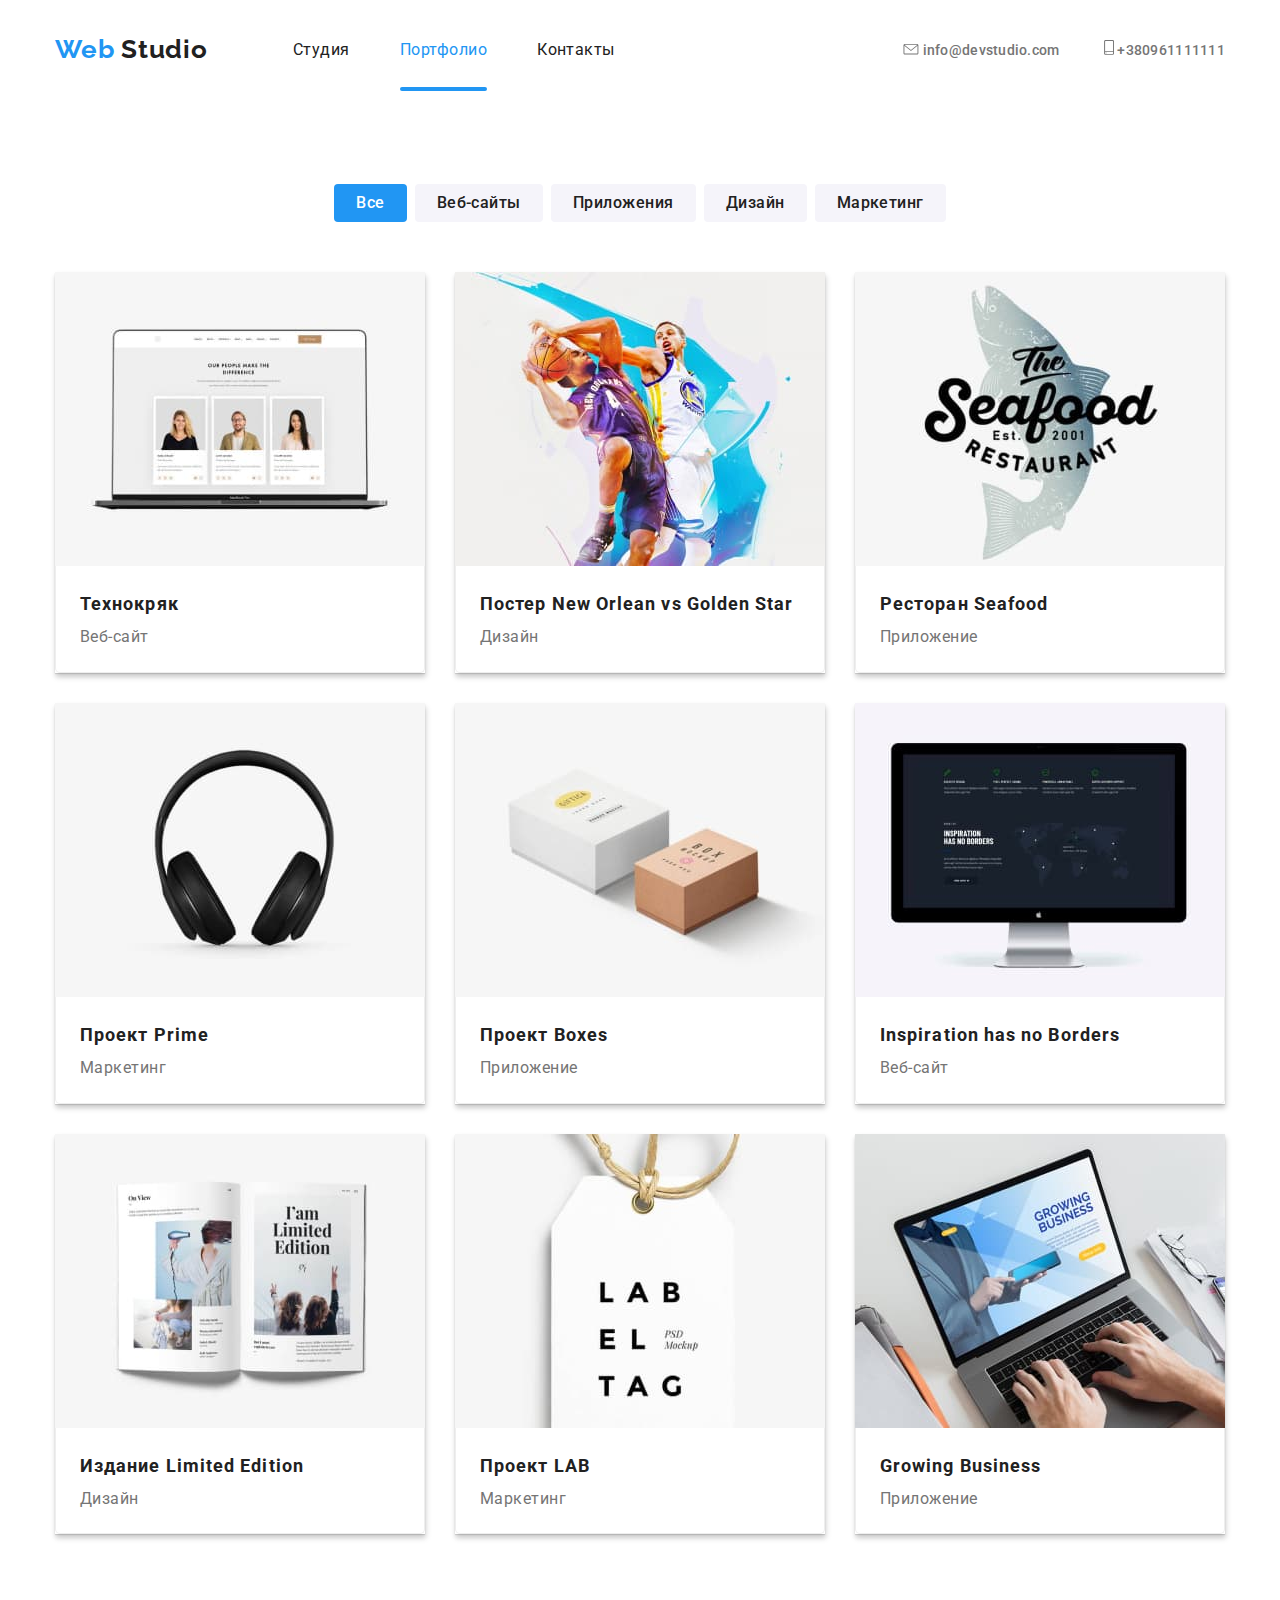
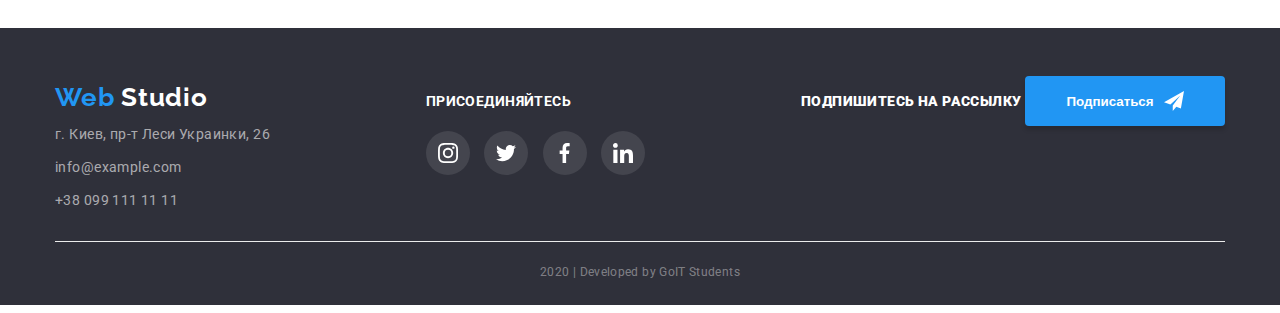
==== commit 4784a059: "Футер портфолио доделана кнопка" ====
--- a/portfolio.html
+++ b/portfolio.html
@@ -295,13 +295,16 @@
               </ul>
             </div>
       
-            <div class="mailing-container">
-              <b class="mailing">Подпишитесь на рассылку</b>
-              <button type="" class="sign-button">Подписаться
-                <svg class="icon" width="20" height="20">
-                  <use href="./img/symbol-defs.svg#icon-send">
-                  </use>
-                </svg>
+          <div class="mailing-container">
+            <b class="mailing">Подпишитесь на рассылку</b>
+            <button type="" class="sign-button">Подписаться
+              <svg class="icon-send" width="20" height="20">
+                <use href="./img/symbol-defs.svg#icon-send">
+                </use>
+              </svg>
+              <svg class="icon-mail" width=20 height=20>
+                <use href="./img/symbol-defs.svg#icon-envelope"></use>
+              </svg>
               </button>
             </div>
           </div>
